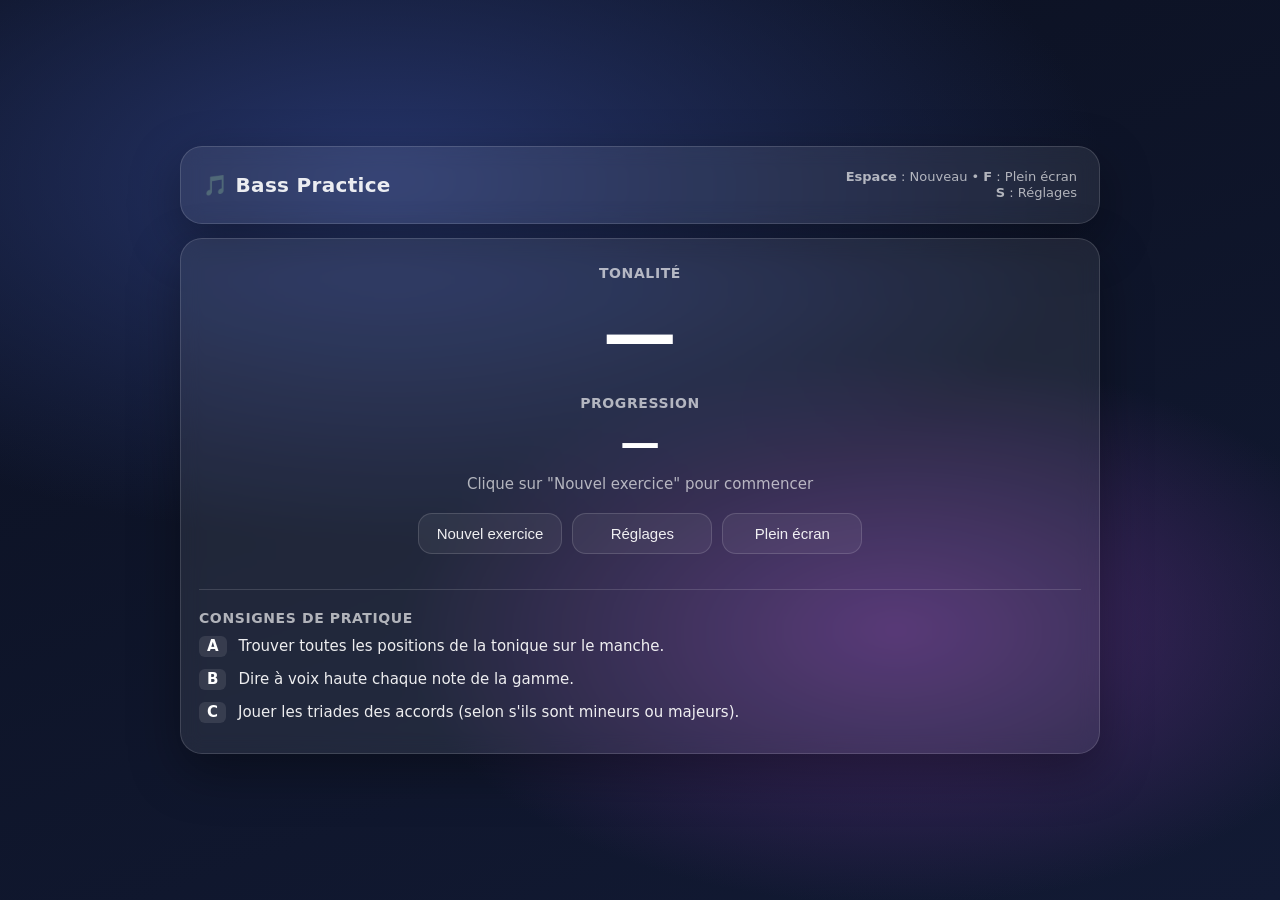
==== index.html @ da3e57ce "Update index.html" ====
<!doctype html>
<html lang="fr">
<head>
  <meta charset="utf-8" />
  <meta name="viewport" content="width=device-width,initial-scale=1" />
  <title>Basse Practice - Generator</title>
  <style>
    :root{
      --bg1:#0b1020;
      --bg2:#121a34;
      --card:rgba(255,255,255,.08);
      --border:rgba(255,255,255,.14);
      --text:rgba(255,255,255,.92);
      --muted:rgba(255,255,255,.65);
      --shadow:0 18px 50px rgba(0,0,0,.35);
      --radius:22px;
    }
    *{box-sizing:border-box}
    body{
      margin:0;
      font-family:system-ui,-apple-system,Segoe UI,Roboto,Arial,sans-serif;
      color:var(--text);
      min-height:100vh;
      background: radial-gradient(1200px 600px at 30% 20%, #26356b 0%, transparent 60%),
                  radial-gradient(900px 500px at 70% 70%, #4b2a6d 0%, transparent 55%),
                  linear-gradient(160deg, var(--bg1), var(--bg2));
      display:flex;
      justify-content:center;
      align-items:center;
      padding:18px;
    }
    .app{
      width:min(920px, 96vw);
      display:grid;
      gap:14px;
    }
    .card{
      background:var(--card);
      border:1px solid var(--border);
      box-shadow:var(--shadow);
      border-radius:var(--radius);
      padding:22px;
      backdrop-filter: blur(10px);
      -webkit-backdrop-filter: blur(10px);
    }
    .top{
      display:flex;
      align-items:center;
      justify-content:space-between;
      gap:12px;
      flex-wrap:wrap;
    }
    h1{
      margin:0;
      font-weight:800;
      letter-spacing:.3px;
      font-size:20px;
      color:rgba(255,255,255,.9);
    }
    .hint{
      color:var(--muted);
      font-size:13px;
      line-height:1.25;
      text-align:right;
    }
    .center{
      text-align:center;
      padding:26px 18px 18px;
    }
    .label{
      color:var(--muted);
      font-size:14px;
      letter-spacing:.6px;
      text-transform:uppercase;
      font-weight: 600;
    }
    .key{
      font-size: clamp(40px, 6vw, 74px);
      font-weight:900;
      margin:10px 0 6px;
      letter-spacing:.5px;
      color: #fff;
    }
    .prog{
      font-size: clamp(22px, 3.1vw, 40px);
      font-weight:800;
      margin:8px 0 6px;
      color: #fff;
    }
    .sub{
      color:var(--muted);
      margin-top:10px;
      font-size:15px;
    }
    .instructions {
      text-align: left;
      margin-top: 20px;
      border-top: 1px solid var(--border);
      padding-top: 20px;
    }
    .instructions-list {
      margin: 10px 0 0 0;
      padding-left: 0;
      list-style: none;
    }
    .instructions-list li {
      margin-bottom: 12px;
      font-size: 15px;
      line-height: 1.4;
      display: flex;
      gap: 12px;
    }
    .instructions-list b {
      color: #fff;
      background: rgba(255,255,255,0.1);
      padding: 0px 8px;
      border-radius: 6px;
      height: fit-content;
    }
    .buttons{
      display:flex;
      gap:10px;
      justify-content:center;
      flex-wrap:wrap;
      margin-top:20px;
      margin-bottom: 15px;
    }
    button{
      border:1px solid var(--border);
      background:rgba(255,255,255,.06);
      color:var(--text);
      border-radius:14px;
      padding:11px 18px;
      font-size:15px;
      cursor:pointer;
      transition: all .15s ease;
      min-width: 140px;
    }
    button:hover{ background:rgba(255,255,255,.12); border-color: rgba(255,255,255,.3); }
    button:active{ transform: scale(0.98); }
    .pillrow{
      display:flex;
      gap:8px;
      justify-content:center;
      flex-wrap:wrap;
    }
    .pill{
      border:1px solid var(--border);
      background:rgba(0,0,0,.18);
      padding:6px 12px;
      border-radius:999px;
      font-size:12px;
      color:rgba(255,255,255,.7);
    }
    .settingsHeader h2{
      margin:0; font-size:14px; text-transform:uppercase; color:rgba(255,255,255,.75);
    }
    .settings{ display:grid; gap:12px; margin-top:12px; }
    .grid{ display:grid; gap:10px; grid-template-columns: repeat(12, 1fr); }
    .field{
      grid-column: span 6;
      display:flex; gap:8px; align-items:center; justify-content:space-between;
      padding:10px 12px; border:1px solid var(--border);
      background:rgba(255,255,255,.05); border-radius:16px;
    }
    .field span{ color:rgba(255,255,255,.8); font-size:14px; }
    select, input[type="checkbox"]{ accent-color: white; }
    select{
      background:rgba(0,0,0,0.3); color:var(--text); border:1px solid var(--border);
      border-radius:10px; padding:6px; outline:none;
    }
    .fieldSmall{ grid-column: span 4; }
    .fieldWide{ grid-column: span 12; justify-content:flex-start; gap:10px; }
    .footer{ text-align:center; color:rgba(255,255,255,.4); font-size:12px; }
    .hidden{ display:none; }
    @media (max-width: 720px){
      .field{ grid-column: span 12; }
      .hint{ text-align:left; }
    }
  </style>
</head>
<body>
  <div class="app">
    <div class="card top">
      <h1>🎵 Bass Practice</h1>
      <div class="hint">
        <div><b>Espace</b> : Nouveau • <b>F</b> : Plein écran</div>
        <div><b>S</b> : Réglages</div>
      </div>
    </div>

    <div class="card center">
      <div class="label">Tonalité</div>
      <div class="key" id="key">—</div>
      
      <div class="label" style="margin-top:18px;">Progression</div>
      <div class="prog" id="prog">—</div>
      <div class="sub" id="sub">Clique sur "Nouvel exercice" pour commencer</div>

      <div class="buttons">
        <button id="next">Nouvel exercice</button>
        <button id="toggle">Réglages</button>
        <button id="fs">Plein écran</button>
      </div>

      <div class="pillrow" id="pills"></div>

      <div class="instructions">
        <div class="label">Consignes de pratique</div>
        <ul class="instructions-list">
          <li><b>A</b> <span>Trouver toutes les positions de la tonique sur le manche.</span></li>
          <li><b>B</b> <span>Dire à voix haute chaque note de la gamme.</span></li>
          <li><b>C</b> <span>Jouer les triades des accords (selon s'ils sont mineurs ou majeurs).</span></li>
        </ul>
      </div>
    </div>

    <div class="card hidden" id="settingsCard">
      <div class="settingsHeader">
        <h2>Réglages de l'exercice</h2>
      </div>
      <div class="settings">
        <div class="grid">
          <div class="field">
            <span>Qualité</span>
            <select id="quality">
              <option value="both">Majeur + mineur</option>
              <option value="major">Majeur seulement</option>
              <option value="minor">Mineur seulement</option>
            </select>
          </div>
          <div class="field">
            <span>Accidentels</span>
            <select id="acc">
              <option value="both">♭ + ♯</option>
              <option value="flats">♭ seulement</option>
              <option value="sharps">♯ seulement</option>
            </select>
          </div>
          <div class="field fieldSmall">
            <span>Style</span>
            <select id="style">
              <option value="mixed">Mix</option>
              <option value="pop">Pop</option>
              <option value="jazz">Jazz</option>
              <option value="minor">Mineur</option>
              <option value="classic">Classique</option>
            </select>
          </div>
          <div class="field fieldSmall">
            <span>Longueur</span>
            <select id="len">
              <option value="any">Auto</option>
              <option value="3">3 accords</option>
              <option value="4">4 accords</option>
            </select>
          </div>
          <div class="field fieldSmall">
            <span>Tags</span>
            <input id="tags" type
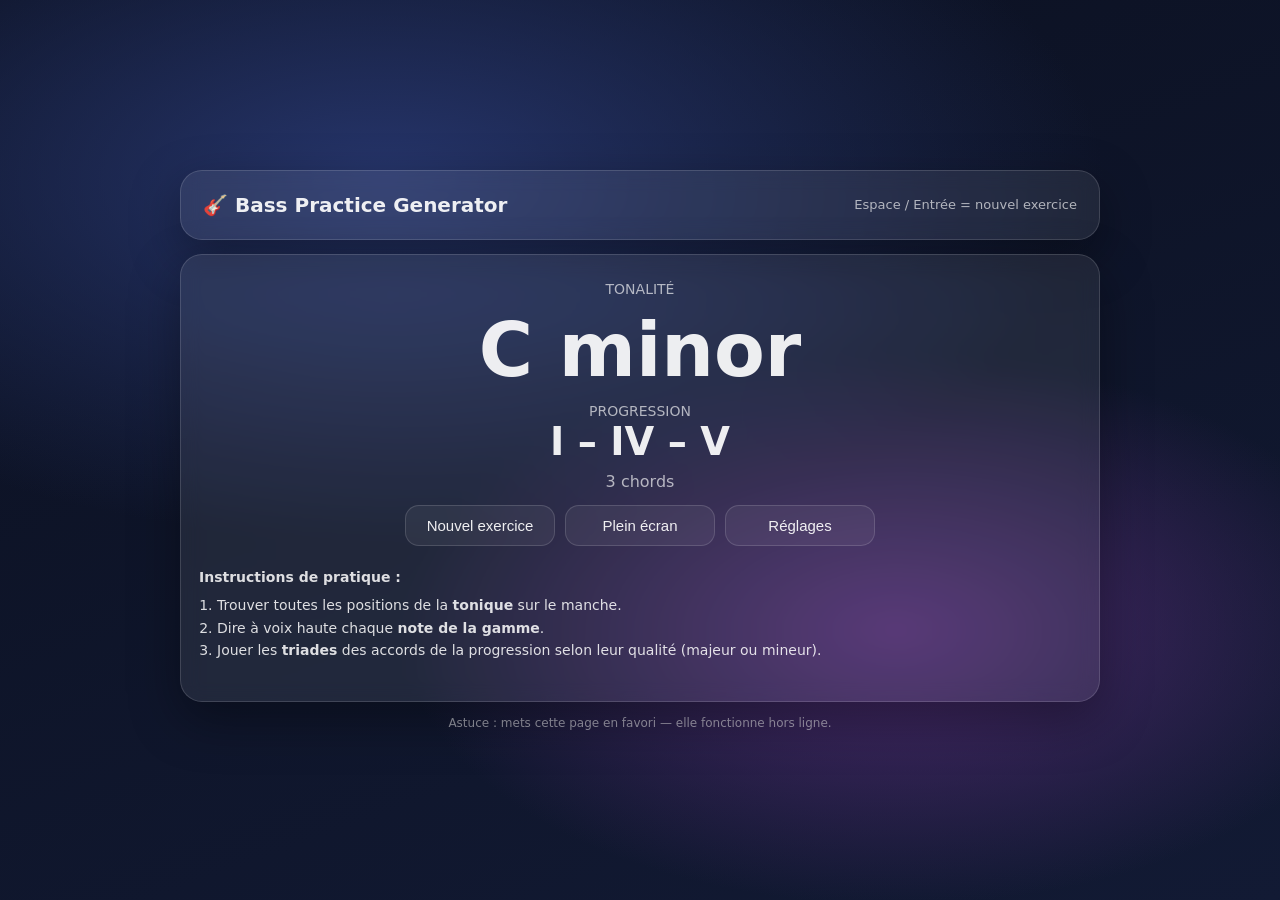
==== commit 0eae0943: "Update index.html Retour avec ChatGPT" ====
--- a/index.html
+++ b/index.html
@@ -1,260 +1,303 @@
 <!doctype html>
 <html lang="fr">
 <head>
-  <meta charset="utf-8" />
-  <meta name="viewport" content="width=device-width,initial-scale=1" />
-  <title>Basse Practice - Generator</title>
-  <style>
-    :root{
-      --bg1:#0b1020;
-      --bg2:#121a34;
-      --card:rgba(255,255,255,.08);
-      --border:rgba(255,255,255,.14);
-      --text:rgba(255,255,255,.92);
-      --muted:rgba(255,255,255,.65);
-      --shadow:0 18px 50px rgba(0,0,0,.35);
-      --radius:22px;
-    }
-    *{box-sizing:border-box}
-    body{
-      margin:0;
-      font-family:system-ui,-apple-system,Segoe UI,Roboto,Arial,sans-serif;
-      color:var(--text);
-      min-height:100vh;
-      background: radial-gradient(1200px 600px at 30% 20%, #26356b 0%, transparent 60%),
-                  radial-gradient(900px 500px at 70% 70%, #4b2a6d 0%, transparent 55%),
-                  linear-gradient(160deg, var(--bg1), var(--bg2));
-      display:flex;
-      justify-content:center;
-      align-items:center;
-      padding:18px;
-    }
-    .app{
-      width:min(920px, 96vw);
-      display:grid;
-      gap:14px;
-    }
-    .card{
-      background:var(--card);
-      border:1px solid var(--border);
-      box-shadow:var(--shadow);
-      border-radius:var(--radius);
-      padding:22px;
-      backdrop-filter: blur(10px);
-      -webkit-backdrop-filter: blur(10px);
-    }
-    .top{
-      display:flex;
-      align-items:center;
-      justify-content:space-between;
-      gap:12px;
-      flex-wrap:wrap;
-    }
-    h1{
-      margin:0;
-      font-weight:800;
-      letter-spacing:.3px;
-      font-size:20px;
-      color:rgba(255,255,255,.9);
-    }
-    .hint{
-      color:var(--muted);
-      font-size:13px;
-      line-height:1.25;
-      text-align:right;
-    }
-    .center{
-      text-align:center;
-      padding:26px 18px 18px;
-    }
-    .label{
-      color:var(--muted);
-      font-size:14px;
-      letter-spacing:.6px;
-      text-transform:uppercase;
-      font-weight: 600;
-    }
-    .key{
-      font-size: clamp(40px, 6vw, 74px);
-      font-weight:900;
-      margin:10px 0 6px;
-      letter-spacing:.5px;
-      color: #fff;
-    }
-    .prog{
-      font-size: clamp(22px, 3.1vw, 40px);
-      font-weight:800;
-      margin:8px 0 6px;
-      color: #fff;
-    }
-    .sub{
-      color:var(--muted);
-      margin-top:10px;
-      font-size:15px;
-    }
-    .instructions {
-      text-align: left;
-      margin-top: 20px;
-      border-top: 1px solid var(--border);
-      padding-top: 20px;
-    }
-    .instructions-list {
-      margin: 10px 0 0 0;
-      padding-left: 0;
-      list-style: none;
-    }
-    .instructions-list li {
-      margin-bottom: 12px;
-      font-size: 15px;
-      line-height: 1.4;
-      display: flex;
-      gap: 12px;
-    }
-    .instructions-list b {
-      color: #fff;
-      background: rgba(255,255,255,0.1);
-      padding: 0px 8px;
-      border-radius: 6px;
-      height: fit-content;
-    }
-    .buttons{
-      display:flex;
-      gap:10px;
-      justify-content:center;
-      flex-wrap:wrap;
-      margin-top:20px;
-      margin-bottom: 15px;
-    }
-    button{
-      border:1px solid var(--border);
-      background:rgba(255,255,255,.06);
-      color:var(--text);
-      border-radius:14px;
-      padding:11px 18px;
-      font-size:15px;
-      cursor:pointer;
-      transition: all .15s ease;
-      min-width: 140px;
-    }
-    button:hover{ background:rgba(255,255,255,.12); border-color: rgba(255,255,255,.3); }
-    button:active{ transform: scale(0.98); }
-    .pillrow{
-      display:flex;
-      gap:8px;
-      justify-content:center;
-      flex-wrap:wrap;
-    }
-    .pill{
-      border:1px solid var(--border);
-      background:rgba(0,0,0,.18);
-      padding:6px 12px;
-      border-radius:999px;
-      font-size:12px;
-      color:rgba(255,255,255,.7);
-    }
-    .settingsHeader h2{
-      margin:0; font-size:14px; text-transform:uppercase; color:rgba(255,255,255,.75);
-    }
-    .settings{ display:grid; gap:12px; margin-top:12px; }
-    .grid{ display:grid; gap:10px; grid-template-columns: repeat(12, 1fr); }
-    .field{
-      grid-column: span 6;
-      display:flex; gap:8px; align-items:center; justify-content:space-between;
-      padding:10px 12px; border:1px solid var(--border);
-      background:rgba(255,255,255,.05); border-radius:16px;
-    }
-    .field span{ color:rgba(255,255,255,.8); font-size:14px; }
-    select, input[type="checkbox"]{ accent-color: white; }
-    select{
-      background:rgba(0,0,0,0.3); color:var(--text); border:1px solid var(--border);
-      border-radius:10px; padding:6px; outline:none;
-    }
-    .fieldSmall{ grid-column: span 4; }
-    .fieldWide{ grid-column: span 12; justify-content:flex-start; gap:10px; }
-    .footer{ text-align:center; color:rgba(255,255,255,.4); font-size:12px; }
-    .hidden{ display:none; }
-    @media (max-width: 720px){
-      .field{ grid-column: span 12; }
-      .hint{ text-align:left; }
-    }
-  </style>
+<meta charset="utf-8"/>
+<meta name="viewport" content="width=device-width,initial-scale=1"/>
+<title>Bass Practice Generator</title>
+
+<style>
+:root{
+--bg1:#0b1020;
+--bg2:#121a34;
+--card:rgba(255,255,255,.08);
+--border:rgba(255,255,255,.14);
+--text:rgba(255,255,255,.92);
+--muted:rgba(255,255,255,.65);
+--shadow:0 18px 50px rgba(0,0,0,.35);
+--radius:22px;
+}
+
+*{box-sizing:border-box}
+
+body{
+margin:0;
+font-family:system-ui,-apple-system,Segoe UI,Roboto,Arial,sans-serif;
+color:var(--text);
+min-height:100vh;
+background: radial-gradient(1200px 600px at 30% 20%, #26356b 0%, transparent 60%),
+radial-gradient(900px 500px at 70% 70%, #4b2a6d 0%, transparent 55%),
+linear-gradient(160deg, var(--bg1), var(--bg2));
+display:flex;
+justify-content:center;
+align-items:center;
+padding:18px;
+}
+
+.app{
+width:min(920px,96vw);
+display:grid;
+gap:14px;
+}
+
+.card{
+background:var(--card);
+border:1px solid var(--border);
+box-shadow:var(--shadow);
+border-radius:var(--radius);
+padding:22px;
+backdrop-filter:blur(10px);
+}
+
+.top{
+display:flex;
+align-items:center;
+justify-content:space-between;
+flex-wrap:wrap;
+}
+
+h1{
+margin:0;
+font-weight:800;
+font-size:20px;
+}
+
+.center{
+text-align:center;
+padding:26px 18px;
+}
+
+.label{
+color:var(--muted);
+font-size:14px;
+text-transform:uppercase;
+}
+
+.key{
+font-size:clamp(40px,6vw,74px);
+font-weight:900;
+margin:10px 0;
+}
+
+.prog{
+font-size:clamp(22px,3vw,40px);
+font-weight:800;
+}
+
+.sub{
+color:var(--muted);
+margin-top:8px;
+}
+
+.buttons{
+display:flex;
+gap:10px;
+justify-content:center;
+flex-wrap:wrap;
+margin-top:14px;
+}
+
+button{
+border:1px solid var(--border);
+background:rgba(255,255,255,.06);
+color:var(--text);
+border-radius:14px;
+padding:11px 14px;
+font-size:15px;
+cursor:pointer;
+min-width:150px;
+}
+
+button:hover{background:rgba(255,255,255,.10);}
+
+.instructions{
+margin-top:20px;
+text-align:left;
+font-size:14px;
+line-height:1.6;
+color:rgba(255,255,255,.85);
+}
+
+.instructions ol{
+margin-top:6px;
+padding-left:18px;
+}
+
+.settings{
+margin-top:14px;
+}
+
+.footer{
+text-align:center;
+color:rgba(255,255,255,.55);
+font-size:12px;
+}
+
+.hidden{
+display:none;
+}
+</style>
 </head>
+
 <body>
-  <div class="app">
-    <div class="card top">
-      <h1>🎵 Bass Practice</h1>
-      <div class="hint">
-        <div><b>Espace</b> : Nouveau • <b>F</b> : Plein écran</div>
-        <div><b>S</b> : Réglages</div>
-      </div>
-    </div>
-
-    <div class="card center">
-      <div class="label">Tonalité</div>
-      <div class="key" id="key">—</div>
-      
-      <div class="label" style="margin-top:18px;">Progression</div>
-      <div class="prog" id="prog">—</div>
-      <div class="sub" id="sub">Clique sur "Nouvel exercice" pour commencer</div>
-
-      <div class="buttons">
-        <button id="next">Nouvel exercice</button>
-        <button id="toggle">Réglages</button>
-        <button id="fs">Plein écran</button>
-      </div>
-
-      <div class="pillrow" id="pills"></div>
-
-      <div class="instructions">
-        <div class="label">Consignes de pratique</div>
-        <ul class="instructions-list">
-          <li><b>A</b> <span>Trouver toutes les positions de la tonique sur le manche.</span></li>
-          <li><b>B</b> <span>Dire à voix haute chaque note de la gamme.</span></li>
-          <li><b>C</b> <span>Jouer les triades des accords (selon s'ils sont mineurs ou majeurs).</span></li>
-        </ul>
-      </div>
-    </div>
-
-    <div class="card hidden" id="settingsCard">
-      <div class="settingsHeader">
-        <h2>Réglages de l'exercice</h2>
-      </div>
-      <div class="settings">
-        <div class="grid">
-          <div class="field">
-            <span>Qualité</span>
-            <select id="quality">
-              <option value="both">Majeur + mineur</option>
-              <option value="major">Majeur seulement</option>
-              <option value="minor">Mineur seulement</option>
-            </select>
-          </div>
-          <div class="field">
-            <span>Accidentels</span>
-            <select id="acc">
-              <option value="both">♭ + ♯</option>
-              <option value="flats">♭ seulement</option>
-              <option value="sharps">♯ seulement</option>
-            </select>
-          </div>
-          <div class="field fieldSmall">
-            <span>Style</span>
-            <select id="style">
-              <option value="mixed">Mix</option>
-              <option value="pop">Pop</option>
-              <option value="jazz">Jazz</option>
-              <option value="minor">Mineur</option>
-              <option value="classic">Classique</option>
-            </select>
-          </div>
-          <div class="field fieldSmall">
-            <span>Longueur</span>
-            <select id="len">
-              <option value="any">Auto</option>
-              <option value="3">3 accords</option>
-              <option value="4">4 accords</option>
-            </select>
-          </div>
-          <div class="field fieldSmall">
-            <span>Tags</span>
-            <input id="tags" type
+
+<div class="app">
+
+<div class="card top">
+<h1>🎸 Bass Practice Generator</h1>
+<div style="font-size:13px;color:var(--muted)">
+Espace / Entrée = nouvel exercice
+</div>
+</div>
+
+<div class="card center">
+
+<div class="label">Tonalité</div>
+<div class="key" id="key">—</div>
+
+<div class="label">Progression</div>
+<div class="prog" id="prog">—</div>
+
+<div class="sub" id="sub">Appuie sur “Nouvel exercice”</div>
+
+<div class="buttons">
+<button id="next">Nouvel exercice</button>
+<button id="fs">Plein écran</button>
+<button id="toggle">Réglages</button>
+</div>
+
+<div class="instructions">
+
+<b>Instructions de pratique :</b>
+
+<ol>
+<li>Trouver toutes les positions de la <b>tonique</b> sur le manche.</li>
+<li>Dire à voix haute chaque <b>note de la gamme</b>.</li>
+<li>Jouer les <b>triades</b> des accords de la progression selon leur qualité (majeur ou mineur).</li>
+</ol>
+
+</div>
+
+</div>
+
+<div class="card hidden" id="settingsCard">
+
+<b>Réglages</b>
+
+<div class="settings">
+
+<label>
+Qualité
+<select id="quality">
+<option value="both">Majeur + mineur</option>
+<option value="major">Majeur seulement</option>
+<option value="minor">Mineur seulement</option>
+</select>
+</label>
+
+<br><br>
+
+<label>
+Accidentels
+<select id="acc">
+<option value="both">♭ + ♯</option>
+<option value="flats">♭ seulement</option>
+<option value="sharps">♯ seulement</option>
+</select>
+</label>
+
+</div>
+
+</div>
+
+<div class="footer">
+Astuce : mets cette page en favori — elle fonctionne hors ligne.
+</div>
+
+</div>
+
+<script>
+
+const KEYS_FLATS=["C","Db","D","Eb","E","F","Gb","G","Ab","A","Bb","B"];
+const KEYS_SHARPS=["C","C#","D","D#","E","F","F#","G","G#","A","A#","B"];
+
+const PROG=[
+{ name:"Pop", rn:["I","V","vi","IV"] },
+{ name:"Pop 2", rn:["I","vi","IV","V"] },
+{ name:"3 chords", rn:["I","IV","V"] },
+{ name:"Turnaround", rn:["ii","V","I"] },
+{ name:"Minor", rn:["i","VI","III","VII"] }
+];
+
+const pick=a=>a[Math.floor(Math.random()*a.length)];
+
+function pretty(k){
+return k.replace("b","♭").replace("#","♯");
+}
+
+function getKeyPool(){
+
+const acc=document.getElementById("acc").value;
+
+if(acc==="flats") return KEYS_FLATS;
+if(acc==="sharps") return KEYS_SHARPS;
+
+return [...new Set([...KEYS_FLATS,...KEYS_SHARPS])];
+}
+
+function getQuality(){
+
+const q=document.getElementById("quality").value;
+
+if(q==="major") return "major";
+if(q==="minor") return "minor";
+
+return pick(["major","minor"]);
+}
+
+function generate(){
+
+const key=pick(getKeyPool());
+const quality=getQuality();
+const prog=pick(PROG);
+
+document.getElementById("key").textContent=`${pretty(key)} ${quality}`;
+document.getElementById("prog").textContent=prog.rn.join(" – ");
+document.getElementById("sub").textContent=prog.name;
+
+}
+
+function toggleSettings(){
+
+document.getElementById("settingsCard").classList.toggle("hidden");
+
+}
+
+async function toggleFullscreen(){
+
+if(!document.fullscreenElement){
+await document.documentElement.requestFullscreen();
+}else{
+await document.exitFullscreen();
+}
+
+}
+
+document.getElementById("next").onclick=generate;
+document.getElementById("toggle").onclick=toggleSettings;
+document.getElementById("fs").onclick=toggleFullscreen;
+
+window.addEventListener("keydown",(e)=>{
+
+if(e.key===" "||e.key==="Enter"){
+e.preventDefault();
+generate();
+}
+
+});
+
+generate();
+
+</script>
+
+</body>
+</html>
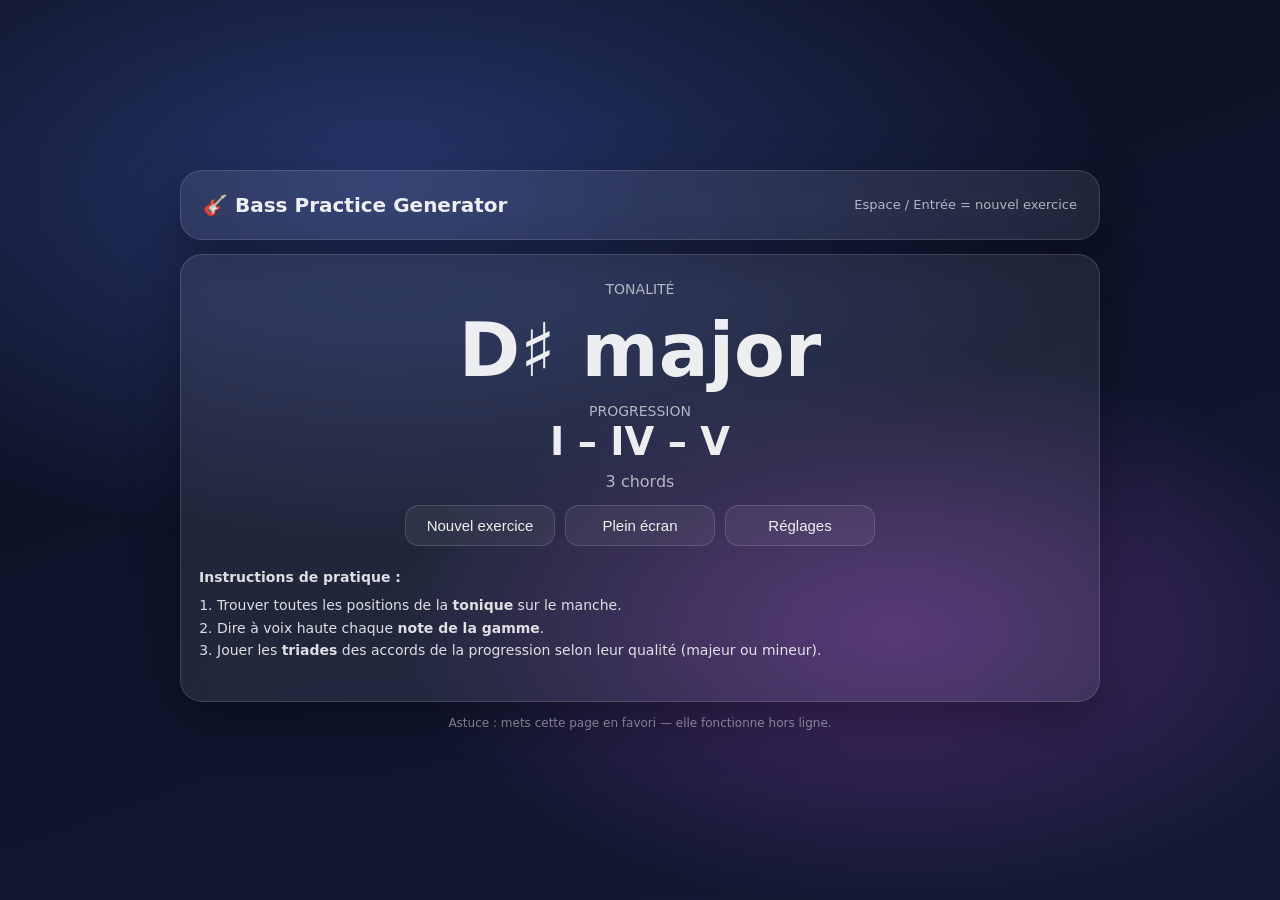
==== commit 7b07ad50: "Update index.html" ====
--- a/index.html
+++ b/index.html
@@ -204,7 +204,15 @@
 <option value="sharps">♯ seulement</option>
 </select>
 </label>
-
+  
+<label>
+<br><br>
+Notes faciles
+<select id="easy">
+<option value="off">Toutes les tonalités</option>
+<option value="on">Enlever les notes reloues</option>
+</select>
+</label>
 </div>
 
 </div>
@@ -301,3 +309,4 @@
 
 </body>
 </html>
+
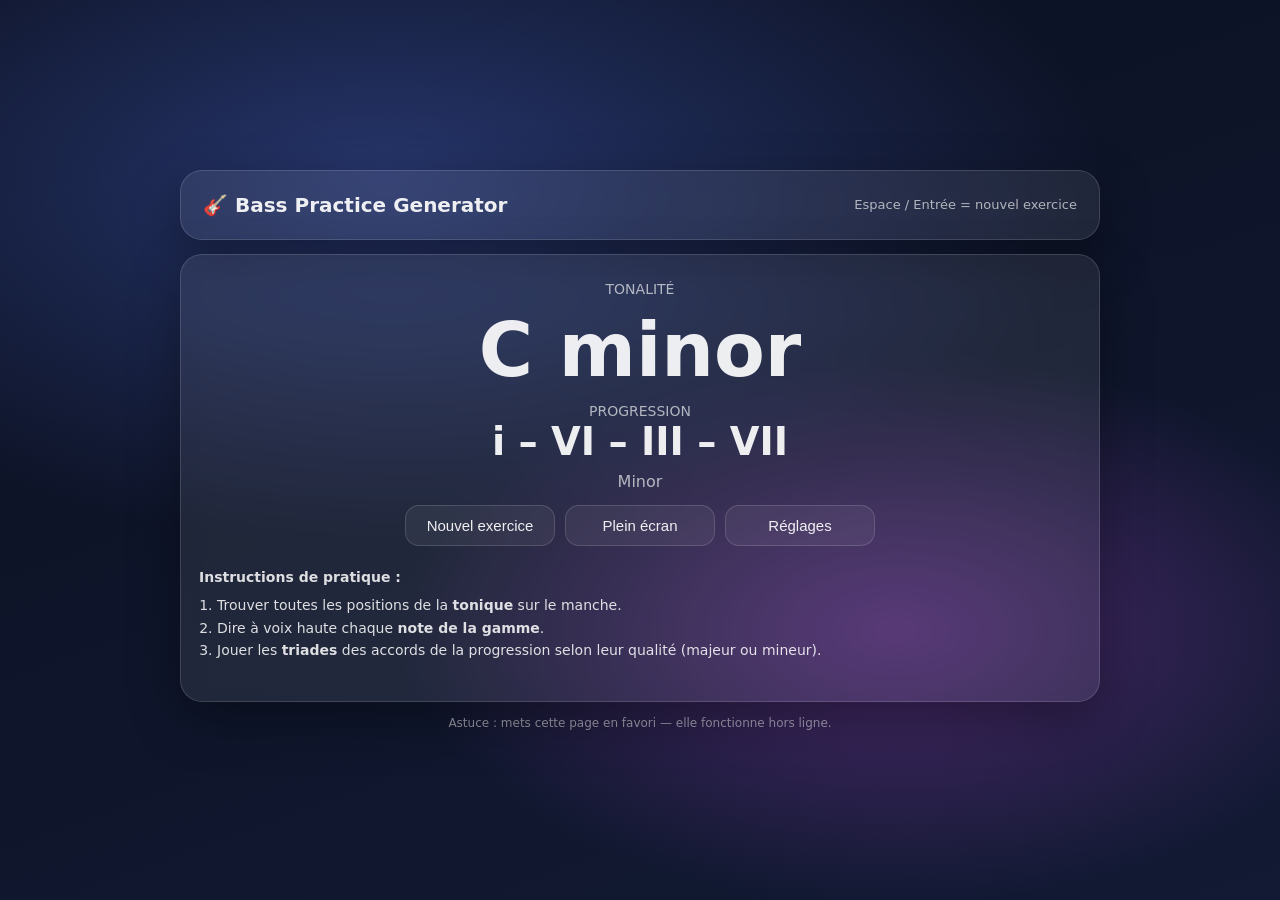
==== commit 9fd8a6bf: "Update index.html" ====
--- a/index.html
+++ b/index.html
@@ -227,6 +227,7 @@
 
 const KEYS_FLATS=["C","Db","D","Eb","E","F","Gb","G","Ab","A","Bb","B"];
 const KEYS_SHARPS=["C","C#","D","D#","E","F","F#","G","G#","A","A#","B"];
+const EASY_KEYS = ["C","D","E","F","G","A","B","Bb","Eb","Ab"];
 
 const PROG=[
 { name:"Pop", rn:["I","V","vi","IV"] },
@@ -245,11 +246,19 @@
 function getKeyPool(){
 
 const acc=document.getElementById("acc").value;
-
-if(acc==="flats") return KEYS_FLATS;
-if(acc==="sharps") return KEYS_SHARPS;
-
-return [...new Set([...KEYS_FLATS,...KEYS_SHARPS])];
+const easy=document.getElementById("easy").value;
+
+let pool;
+
+if(acc==="flats") pool = KEYS_FLATS;
+else if(acc==="sharps") pool = KEYS_SHARPS;
+else pool = [...new Set([...KEYS_FLATS,...KEYS_SHARPS])];
+
+if(easy==="on"){
+pool = pool.filter(k => EASY_KEYS.includes(k));
+}
+
+return pool;
 }
 
 function getQuality(){
@@ -310,3 +319,4 @@
 </body>
 </html>
 
+
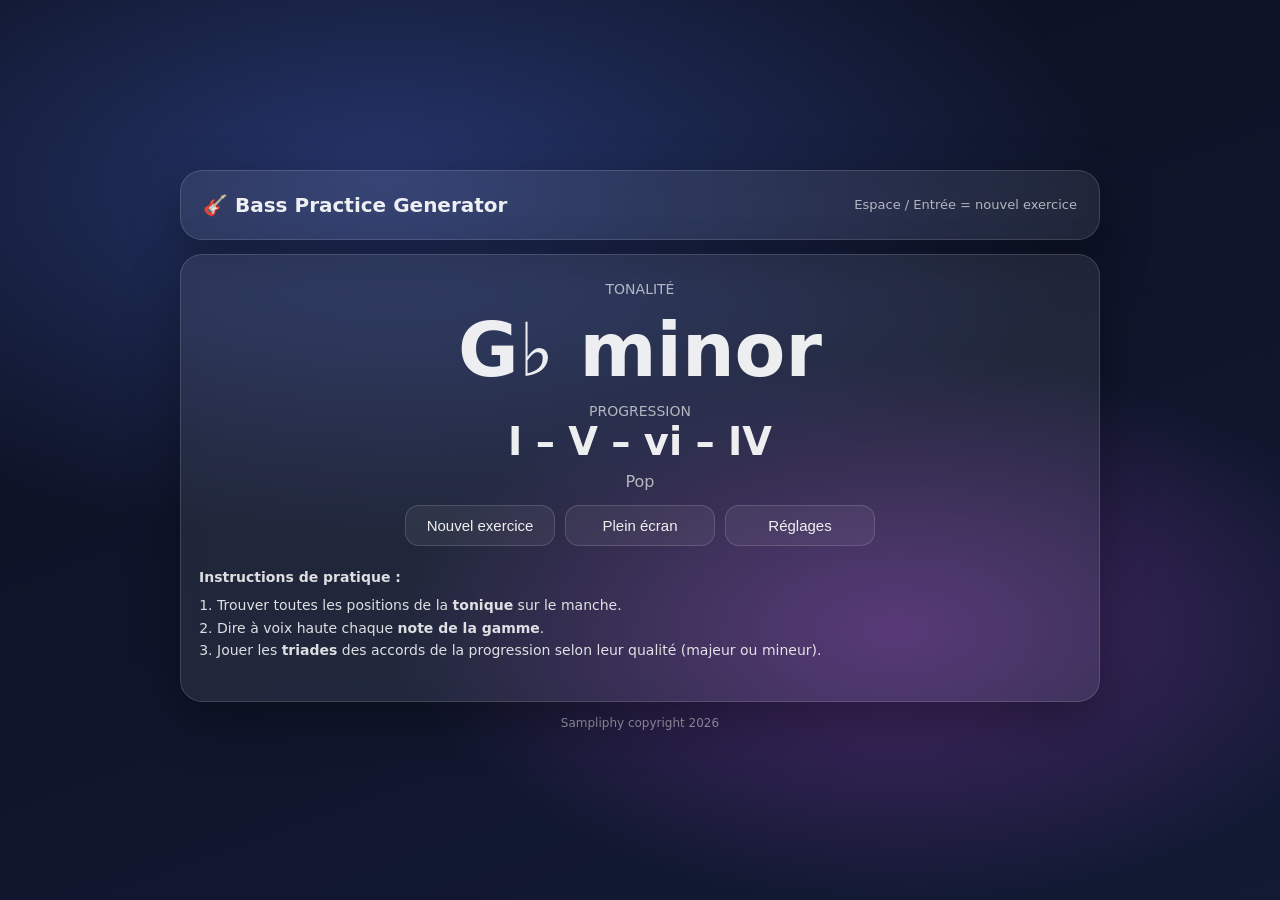
==== commit d553784a: "Update index.html" ====
--- a/index.html
+++ b/index.html
@@ -218,7 +218,7 @@
 </div>
 
 <div class="footer">
-Astuce : mets cette page en favori — elle fonctionne hors ligne.
+Sampliphy copyright 2026
 </div>
 
 </div>
@@ -320,3 +320,4 @@
 </html>
 
 
+
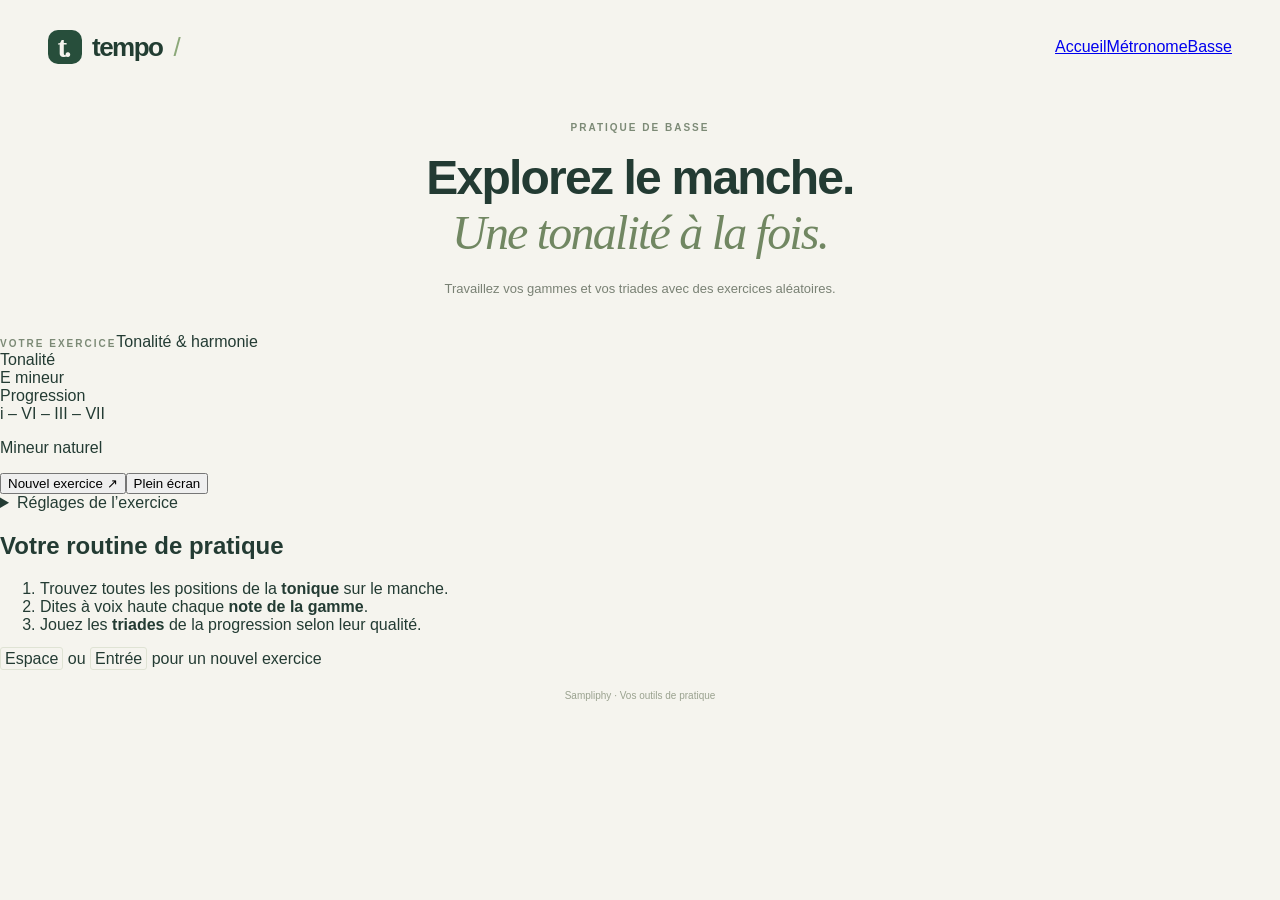
==== commit f275ff84: "Add files via upload" ====
--- a/index.html
+++ b/index.html
@@ -1,323 +1,8 @@
-<!doctype html>
-<html lang="fr">
-<head>
-<meta charset="utf-8"/>
-<meta name="viewport" content="width=device-width,initial-scale=1"/>
-<title>Bass Practice Generator</title>
+<!doctype html>
+<html lang="fr"><head><meta charset="utf-8"><meta name="viewport" content="width=device-width, initial-scale=1"><title>Tempo — Pratique de basse</title><link rel="stylesheet" href="../style.css"><script src="../tool-frame.js" defer></script><script src="app.js" defer></script></head>
+<body><header class="header"><a class="brand" href="../index.html"><span class="brand-mark">t.</span>tempo<span class="brand-dot">/</span></a><nav class="tool-nav" aria-label="Outils de pratique"><a href="../index.html">Accueil</a><a href="../metronome/index.html">Métronome</a><a href="./index.html" aria-current="page">Basse</a></nav></header>
+<main class="workspace"><section class="intro"><p class="eyebrow">PRATIQUE DE BASSE</p><h1>Explorez le manche.<br><em>Une tonalité à la fois.</em></h1><p>Travaillez vos gammes et vos triades avec des exercices aléatoires.</p></section>
+<section class="practice-card" aria-label="Générateur d’exercices"><div class="practice-top"><span class="eyebrow">VOTRE EXERCICE</span><span class="badge">Tonalité & harmonie</span></div><div class="exercise" aria-live="polite" aria-atomic="true"><span class="exercise-label">Tonalité</span><div id="key" class="exercise-key">—</div><span class="exercise-label">Progression</span><div id="prog" class="exercise-progression">—</div><p id="sub" class="exercise-description"></p></div><div class="exercise-actions"><button class="primary-button" id="next">Nouvel exercice <span aria-hidden="true">↗</span></button><button class="secondary-button" id="fs">Plein écran</button></div><p id="fullscreen-message" role="status" hidden></p>
+<details class="practice-settings"><summary>Réglages de l’exercice</summary><div class="bass-settings"><label>Mode<select id="quality"><option value="both">Majeur + mineur</option><option value="major">Majeur seulement</option><option value="minor">Mineur seulement</option></select></label><label>Notation des altérations<select id="acc"><option value="both">Bémols + dièses</option><option value="flats">Bémols seulement</option><option value="sharps">Dièses seulement</option></select></label><label>Tonalités<select id="easy"><option value="off">Toutes les tonalités</option><option value="on">Tonalités faciles</option></select></label></div></details>
+<section class="instructions"><h2>Votre routine de pratique</h2><ol><li>Trouvez toutes les positions de la <strong>tonique</strong> sur le manche.</li><li>Dites à voix haute chaque <strong>note de la gamme</strong>.</li><li>Jouez les <strong>triades</strong> de la progression selon leur qualité.</li></ol></section><p class="shortcut"><kbd>Espace</kbd> ou <kbd>Entrée</kbd> pour un nouvel exercice</p></section><footer class="footer">Sampliphy · Vos outils de pratique</footer></main></body></html>
 
-<style>
-:root{
---bg1:#0b1020;
---bg2:#121a34;
---card:rgba(255,255,255,.08);
---border:rgba(255,255,255,.14);
---text:rgba(255,255,255,.92);
---muted:rgba(255,255,255,.65);
---shadow:0 18px 50px rgba(0,0,0,.35);
---radius:22px;
-}
-
-*{box-sizing:border-box}
-
-body{
-margin:0;
-font-family:system-ui,-apple-system,Segoe UI,Roboto,Arial,sans-serif;
-color:var(--text);
-min-height:100vh;
-background: radial-gradient(1200px 600px at 30% 20%, #26356b 0%, transparent 60%),
-radial-gradient(900px 500px at 70% 70%, #4b2a6d 0%, transparent 55%),
-linear-gradient(160deg, var(--bg1), var(--bg2));
-display:flex;
-justify-content:center;
-align-items:center;
-padding:18px;
-}
-
-.app{
-width:min(920px,96vw);
-display:grid;
-gap:14px;
-}
-
-.card{
-background:var(--card);
-border:1px solid var(--border);
-box-shadow:var(--shadow);
-border-radius:var(--radius);
-padding:22px;
-backdrop-filter:blur(10px);
-}
-
-.top{
-display:flex;
-align-items:center;
-justify-content:space-between;
-flex-wrap:wrap;
-}
-
-h1{
-margin:0;
-font-weight:800;
-font-size:20px;
-}
-
-.center{
-text-align:center;
-padding:26px 18px;
-}
-
-.label{
-color:var(--muted);
-font-size:14px;
-text-transform:uppercase;
-}
-
-.key{
-font-size:clamp(40px,6vw,74px);
-font-weight:900;
-margin:10px 0;
-}
-
-.prog{
-font-size:clamp(22px,3vw,40px);
-font-weight:800;
-}
-
-.sub{
-color:var(--muted);
-margin-top:8px;
-}
-
-.buttons{
-display:flex;
-gap:10px;
-justify-content:center;
-flex-wrap:wrap;
-margin-top:14px;
-}
-
-button{
-border:1px solid var(--border);
-background:rgba(255,255,255,.06);
-color:var(--text);
-border-radius:14px;
-padding:11px 14px;
-font-size:15px;
-cursor:pointer;
-min-width:150px;
-}
-
-button:hover{background:rgba(255,255,255,.10);}
-
-.instructions{
-margin-top:20px;
-text-align:left;
-font-size:14px;
-line-height:1.6;
-color:rgba(255,255,255,.85);
-}
-
-.instructions ol{
-margin-top:6px;
-padding-left:18px;
-}
-
-.settings{
-margin-top:14px;
-}
-
-.footer{
-text-align:center;
-color:rgba(255,255,255,.55);
-font-size:12px;
-}
-
-.hidden{
-display:none;
-}
-</style>
-</head>
-
-<body>
-
-<div class="app">
-
-<div class="card top">
-<h1>🎸 Bass Practice Generator</h1>
-<div style="font-size:13px;color:var(--muted)">
-Espace / Entrée = nouvel exercice
-</div>
-</div>
-
-<div class="card center">
-
-<div class="label">Tonalité</div>
-<div class="key" id="key">—</div>
-
-<div class="label">Progression</div>
-<div class="prog" id="prog">—</div>
-
-<div class="sub" id="sub">Appuie sur “Nouvel exercice”</div>
-
-<div class="buttons">
-<button id="next">Nouvel exercice</button>
-<button id="fs">Plein écran</button>
-<button id="toggle">Réglages</button>
-</div>
-
-<div class="instructions">
-
-<b>Instructions de pratique :</b>
-
-<ol>
-<li>Trouver toutes les positions de la <b>tonique</b> sur le manche.</li>
-<li>Dire à voix haute chaque <b>note de la gamme</b>.</li>
-<li>Jouer les <b>triades</b> des accords de la progression selon leur qualité (majeur ou mineur).</li>
-</ol>
-
-</div>
-
-</div>
-
-<div class="card hidden" id="settingsCard">
-
-<b>Réglages</b>
-
-<div class="settings">
-
-<label>
-Qualité
-<select id="quality">
-<option value="both">Majeur + mineur</option>
-<option value="major">Majeur seulement</option>
-<option value="minor">Mineur seulement</option>
-</select>
-</label>
-
-<br><br>
-
-<label>
-Accidentels
-<select id="acc">
-<option value="both">♭ + ♯</option>
-<option value="flats">♭ seulement</option>
-<option value="sharps">♯ seulement</option>
-</select>
-</label>
-  
-<label>
-<br><br>
-Notes faciles
-<select id="easy">
-<option value="off">Toutes les tonalités</option>
-<option value="on">Enlever les notes reloues</option>
-</select>
-</label>
-</div>
-
-</div>
-
-<div class="footer">
-Sampliphy copyright 2026
-</div>
-
-</div>
-
-<script>
-
-const KEYS_FLATS=["C","Db","D","Eb","E","F","Gb","G","Ab","A","Bb","B"];
-const KEYS_SHARPS=["C","C#","D","D#","E","F","F#","G","G#","A","A#","B"];
-const EASY_KEYS = ["C","D","E","F","G","A","B","Bb","Eb","Ab"];
-
-const PROG=[
-{ name:"Pop", rn:["I","V","vi","IV"] },
-{ name:"Pop 2", rn:["I","vi","IV","V"] },
-{ name:"3 chords", rn:["I","IV","V"] },
-{ name:"Turnaround", rn:["ii","V","I"] },
-{ name:"Minor", rn:["i","VI","III","VII"] }
-];
-
-const pick=a=>a[Math.floor(Math.random()*a.length)];
-
-function pretty(k){
-return k.replace("b","♭").replace("#","♯");
-}
-
-function getKeyPool(){
-
-const acc=document.getElementById("acc").value;
-const easy=document.getElementById("easy").value;
-
-let pool;
-
-if(acc==="flats") pool = KEYS_FLATS;
-else if(acc==="sharps") pool = KEYS_SHARPS;
-else pool = [...new Set([...KEYS_FLATS,...KEYS_SHARPS])];
-
-if(easy==="on"){
-pool = pool.filter(k => EASY_KEYS.includes(k));
-}
-
-return pool;
-}
-
-function getQuality(){
-
-const q=document.getElementById("quality").value;
-
-if(q==="major") return "major";
-if(q==="minor") return "minor";
-
-return pick(["major","minor"]);
-}
-
-function generate(){
-
-const key=pick(getKeyPool());
-const quality=getQuality();
-const prog=pick(PROG);
-
-document.getElementById("key").textContent=`${pretty(key)} ${quality}`;
-document.getElementById("prog").textContent=prog.rn.join(" – ");
-document.getElementById("sub").textContent=prog.name;
-
-}
-
-function toggleSettings(){
-
-document.getElementById("settingsCard").classList.toggle("hidden");
-
-}
-
-async function toggleFullscreen(){
-
-if(!document.fullscreenElement){
-await document.documentElement.requestFullscreen();
-}else{
-await document.exitFullscreen();
-}
-
-}
-
-document.getElementById("next").onclick=generate;
-document.getElementById("toggle").onclick=toggleSettings;
-document.getElementById("fs").onclick=toggleFullscreen;
-
-window.addEventListener("keydown",(e)=>{
-
-if(e.key===" "||e.key==="Enter"){
-e.preventDefault();
-generate();
-}
-
-});
-
-generate();
-
-</script>
-
-</body>
-</html>
-
-
-
--- a/style.css
+++ b/style.css
@@ -0,0 +1 @@
+:root{font-family:Inter,ui-sans-serif,-apple-system,BlinkMacSystemFont,"Segoe UI",sans-serif;color:#233b33;background:#f5f4ee;font-synthesis:none}*{box-sizing:border-box}body{margin:0}.header{max-width:1280px;margin:auto;padding:30px 48px;display:flex;align-items:center;justify-content:space-between}.brand{display:flex;align-items:center;gap:10px;color:#223d32;text-decoration:none;font-size:26px;letter-spacing:-1.5px;font-weight:750}.brand-mark{background:#274e3b;color:#f5f4ee;width:34px;height:34px;border-radius:10px;display:grid;place-items:center;font-family:Georgia,serif;font-size:29px;letter-spacing:-3px;padding-right:4px}.brand-dot{color:#8ca879;margin-left:1px;font-weight:400}.header-note{font-size:12px;color:#7b8277}.intro{text-align:center;margin:28px 20px 32px}.eyebrow{font-size:10px;letter-spacing:2px;font-weight:700;color:#7c8a76}.intro h1{font-size:clamp(34px,4vw,48px);line-height:1.15;letter-spacing:-1.8px;font-weight:550;margin:17px 0}.intro em{font-family:Georgia,serif;font-weight:400;color:#718762}.intro>p:last-child{font-size:13px;line-height:1.8;color:#798174}.instrument{max-width:650px;margin:0 auto;background:#fffefa;border:1px solid #e3e5da;border-radius:20px;padding:26px 34px 22px;box-shadow:0 10px 30px #273c2810}.instrument-top{display:flex;align-items:center;justify-content:space-between}.status{font-size:10px;background:#f0f3e9;padding:6px 10px;border-radius:20px;color:#6e805d}.status::before{content:"";display:inline-block;width:5px;height:5px;border-radius:50%;background:#8b9f75;margin-right:6px}.tempo-control{display:flex;align-items:center;justify-content:center;gap:48px;margin:22px 0 15px}.step{border:1px solid #e3e6db;width:37px;height:37px;border-radius:50%;background:transparent;color:#7d8975;font-size:23px;cursor:pointer}.step:hover{background:#eef2e6}.tempo-number{text-align:center;width:160px}.tempo-number input{width:100%;font-family:inherit;font-size:84px;font-weight:450;line-height:1.15;letter-spacing:-5px;text-align:center;border:0;background:transparent;color:#274b37;padding:0;-moz-appearance:textfield}.tempo-number input::-webkit-inner-spin-button{appearance:none}.tempo-number>span{display:block;font-size:9px;letter-spacing:2px;color:#8c9583;margin-top:3px}.tempo-range{display:block;width:100%;accent-color:#34583f;height:4px;cursor:pointer;margin-top:25px}.range-labels{display:flex;justify-content:space-between;font-size:9px;color:#a0a596;margin-top:8px}.beats{display:flex;justify-content:center;gap:14px;height:25px;margin-top:24px}.beat{height:13px;width:13px;border:1px solid #cdd6c3;border-radius:50%;transition:background 50ms,transform 50ms}.beat.first{border-color:#738c60}.beat.active{background:#7e9867;transform:scale(1.2);border-color:#7e9867}.beat-caption{color:#92998b;font-size:10px;text-align:center;line-height:1.6;margin:2px 0 24px;min-height:16px}.settings{border-top:1px solid #eaecdf;padding-top:22px;display:grid;grid-template-columns:1fr 1fr 1.3fr;gap:18px}.field-label{display:block;font-size:10px;color:#717d68;margin-bottom:9px}.segmented{display:flex;background:#f0f1e9;padding:3px;border-radius:7px;height:38px}.segmented button{width:50%;border:0;color:#89927f;background:transparent;border-radius:5px;font-size:12px;cursor:pointer}.segmented button.selected{color:#35503b;background:#fffefa;box-shadow:0 1px 4px #263a2312}.input-shell,select{border:1px solid #e1e5d8;border-radius:7px;background:#fffefa;height:38px;color:#39513b}.input-shell{display:flex;align-items:center;padding:0 10px;gap:5px}.input-shell input{min-width:0;width:100%;border:0;background:transparent;color:inherit;font-size:13px}.input-shell span{font-size:10px;color:#9ba28e}select{width:100%;font:inherit;font-size:12px;padding:0 9px}.pattern-note{display:flex;align-items:center;gap:8px;margin:12px 0 21px;color:#89977b;font-size:10px}.pattern-note p{margin:0;line-height:1.5}.pattern-note>span{font-size:17px}.options{display:flex;flex-wrap:wrap;justify-content:space-between;gap:14px;margin-bottom:23px}.toggle{display:flex;align-items:center;gap:8px;font-size:10px;color:#75816b;cursor:pointer}.toggle input{position:absolute;opacity:0;width:1px;height:1px}.switch{width:25px;height:14px;background:#dce1d4;border-radius:20px;position:relative}.switch:before{content:"";position:absolute;width:10px;height:10px;left:2px;top:2px;background:#fff;border-radius:50%;transition:transform .15s}.toggle input:checked+.switch{background:#7e9666}.toggle input:checked+.switch:before{transform:translateX(11px)}.toggle input:focus-visible+.switch{outline:2px solid #34583f;outline-offset:3px}.play{width:100%;background:#294c37;color:#fbfff4;border:0;border-radius:9px;padding:15px;font-family:inherit;font-size:12px;cursor:pointer;display:flex;align-items:center;justify-content:center;gap:10px}.play:hover{background:#365e43}.play:disabled{opacity:.6;cursor:wait}.session-footer{display:flex;justify-content:space-between;gap:8px;color:#98a08f;font-size:9px;margin-top:14px;line-height:1.5}kbd{font:inherit;border:1px solid #dfe3d4;padding:2px 4px;border-radius:3px}.footer{display:flex;justify-content:center;align-items:center;gap:8px;margin:22px 16px;color:#9aa28f;font-size:10px}.little-star{color:#8fa17b;font-size:21px}button,input,select{-webkit-tap-highlight-color:transparent}button:focus-visible,input:focus-visible,select:focus-visible{outline:2px solid #6c8859;outline-offset:4px}#error{font-size:12px;color:#a74332;text-align:center}.sr-only{position:absolute;width:1px;height:1px;padding:0;margin:-1px;overflow:hidden;clip:rect(0,0,0,0);white-space:nowrap;border:0}@media(max-width:600px){.header{padding:22px}.header-note{display:none}.intro{margin-top:22px}.intro h1{font-size:36px}.instrument{margin:0 14px;padding:23px 21px}.tempo-control{gap:30px}.settings{gap:10px;grid-template-columns:1fr 1fr 1.2fr}.field-label{font-size:9px;min-height:22px;margin-bottom:5px}.options{flex-direction:column}.session-footer{font-size:8px}.keyboard-hint{display:none}.desktop-break{display:none}.intro>p:last-child{max-width:320px;margin:0 auto}}@media(prefers-reduced-motion:reduce){*{transition:none!important}}
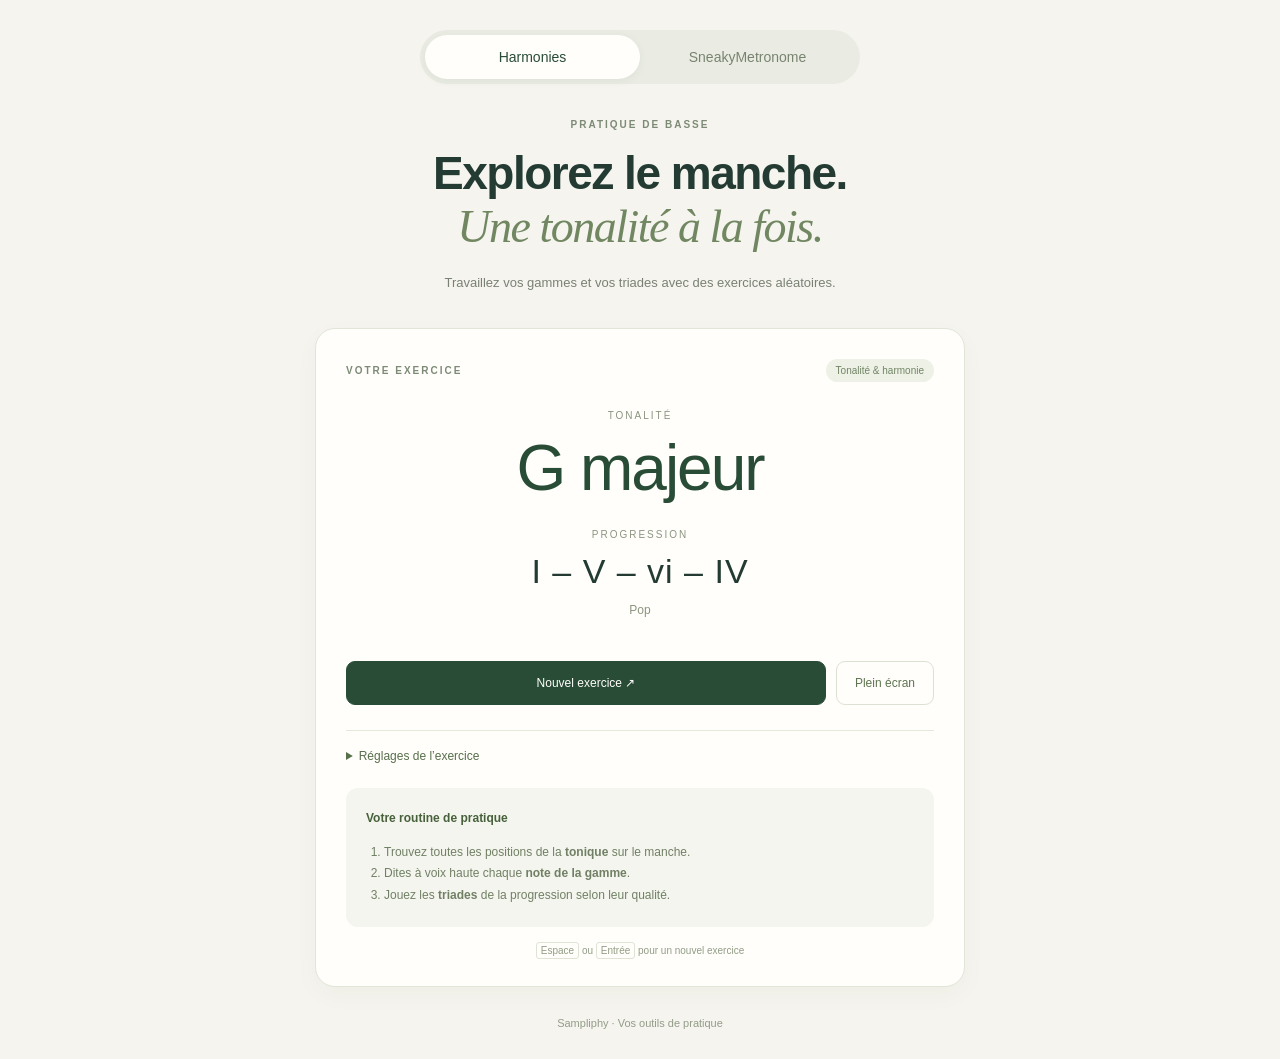
==== commit 9255d5bc: "Add files via upload Merged version" ====
--- a/index.html
+++ b/index.html
@@ -1,8 +1,30 @@
 <!doctype html>
-<html lang="fr"><head><meta charset="utf-8"><meta name="viewport" content="width=device-width, initial-scale=1"><title>Tempo — Pratique de basse</title><link rel="stylesheet" href="../style.css"><script src="../tool-frame.js" defer></script><script src="app.js" defer></script></head>
-<body><header class="header"><a class="brand" href="../index.html"><span class="brand-mark">t.</span>tempo<span class="brand-dot">/</span></a><nav class="tool-nav" aria-label="Outils de pratique"><a href="../index.html">Accueil</a><a href="../metronome/index.html">Métronome</a><a href="./index.html" aria-current="page">Basse</a></nav></header>
-<main class="workspace"><section class="intro"><p class="eyebrow">PRATIQUE DE BASSE</p><h1>Explorez le manche.<br><em>Une tonalité à la fois.</em></h1><p>Travaillez vos gammes et vos triades avec des exercices aléatoires.</p></section>
-<section class="practice-card" aria-label="Générateur d’exercices"><div class="practice-top"><span class="eyebrow">VOTRE EXERCICE</span><span class="badge">Tonalité & harmonie</span></div><div class="exercise" aria-live="polite" aria-atomic="true"><span class="exercise-label">Tonalité</span><div id="key" class="exercise-key">—</div><span class="exercise-label">Progression</span><div id="prog" class="exercise-progression">—</div><p id="sub" class="exercise-description"></p></div><div class="exercise-actions"><button class="primary-button" id="next">Nouvel exercice <span aria-hidden="true">↗</span></button><button class="secondary-button" id="fs">Plein écran</button></div><p id="fullscreen-message" role="status" hidden></p>
-<details class="practice-settings"><summary>Réglages de l’exercice</summary><div class="bass-settings"><label>Mode<select id="quality"><option value="both">Majeur + mineur</option><option value="major">Majeur seulement</option><option value="minor">Mineur seulement</option></select></label><label>Notation des altérations<select id="acc"><option value="both">Bémols + dièses</option><option value="flats">Bémols seulement</option><option value="sharps">Dièses seulement</option></select></label><label>Tonalités<select id="easy"><option value="off">Toutes les tonalités</option><option value="on">Tonalités faciles</option></select></label></div></details>
-<section class="instructions"><h2>Votre routine de pratique</h2><ol><li>Trouvez toutes les positions de la <strong>tonique</strong> sur le manche.</li><li>Dites à voix haute chaque <strong>note de la gamme</strong>.</li><li>Jouez les <strong>triades</strong> de la progression selon leur qualité.</li></ol></section><p class="shortcut"><kbd>Espace</kbd> ou <kbd>Entrée</kbd> pour un nouvel exercice</p></section><footer class="footer">Sampliphy · Vos outils de pratique</footer></main></body></html>
-
+<html lang="fr">
+<head>
+  <meta charset="utf-8">
+  <meta name="viewport" content="width=device-width, initial-scale=1">
+  <title>Harmonies · SneakyMetronome</title>
+  <link rel="stylesheet" href="style.css">
+  <link rel="stylesheet" href="shell.css">
+  <script src="shell.js" defer></script>
+</head>
+<body class="tools-shell">
+  <header class="tools-header">
+    <div class="tool-tabs" role="tablist" aria-label="Outils de pratique">
+      <span class="tab-slider" aria-hidden="true"></span>
+      <button id="tab-harmonies" type="button" role="tab" aria-selected="true" aria-controls="panel-harmonies" data-tool="harmonies">Harmonies</button>
+      <button id="tab-metronome" type="button" role="tab" aria-selected="false" aria-controls="panel-metronome" tabindex="-1" data-tool="metronome">SneakyMetronome</button>
+    </div>
+  </header>
+  <main class="tool-viewport" aria-label="Espace de pratique">
+    <div class="tool-track">
+      <section id="panel-harmonies" class="tool-panel" role="tabpanel" aria-labelledby="tab-harmonies">
+        <iframe title="Harmonies — exercices de basse" src="basse/index.html?embedded=1" data-frame="harmonies" allow="fullscreen"></iframe>
+      </section>
+      <section id="panel-metronome" class="tool-panel" role="tabpanel" aria-labelledby="tab-metronome" inert aria-hidden="true">
+        <iframe title="SneakyMetronome — pratique du rythme" src="metronome/index.html?embedded=1" data-frame="metronome" allow="fullscreen"></iframe>
+      </section>
+    </div>
+  </main>
+</body>
+</html>
--- a/style.css
+++ b/style.css
@@ -1 +1 @@
-:root{font-family:Inter,ui-sans-serif,-apple-system,BlinkMacSystemFont,"Segoe UI",sans-serif;color:#233b33;background:#f5f4ee;font-synthesis:none}*{box-sizing:border-box}body{margin:0}.header{max-width:1280px;margin:auto;padding:30px 48px;display:flex;align-items:center;justify-content:space-between}.brand{display:flex;align-items:center;gap:10px;color:#223d32;text-decoration:none;font-size:26px;letter-spacing:-1.5px;font-weight:750}.brand-mark{background:#274e3b;color:#f5f4ee;width:34px;height:34px;border-radius:10px;display:grid;place-items:center;font-family:Georgia,serif;font-size:29px;letter-spacing:-3px;padding-right:4px}.brand-dot{color:#8ca879;margin-left:1px;font-weight:400}.header-note{font-size:12px;color:#7b8277}.intro{text-align:center;margin:28px 20px 32px}.eyebrow{font-size:10px;letter-spacing:2px;font-weight:700;color:#7c8a76}.intro h1{font-size:clamp(34px,4vw,48px);line-height:1.15;letter-spacing:-1.8px;font-weight:550;margin:17px 0}.intro em{font-family:Georgia,serif;font-weight:400;color:#718762}.intro>p:last-child{font-size:13px;line-height:1.8;color:#798174}.instrument{max-width:650px;margin:0 auto;background:#fffefa;border:1px solid #e3e5da;border-radius:20px;padding:26px 34px 22px;box-shadow:0 10px 30px #273c2810}.instrument-top{display:flex;align-items:center;justify-content:space-between}.status{font-size:10px;background:#f0f3e9;padding:6px 10px;border-radius:20px;color:#6e805d}.status::before{content:"";display:inline-block;width:5px;height:5px;border-radius:50%;background:#8b9f75;margin-right:6px}.tempo-control{display:flex;align-items:center;justify-content:center;gap:48px;margin:22px 0 15px}.step{border:1px solid #e3e6db;width:37px;height:37px;border-radius:50%;background:transparent;color:#7d8975;font-size:23px;cursor:pointer}.step:hover{background:#eef2e6}.tempo-number{text-align:center;width:160px}.tempo-number input{width:100%;font-family:inherit;font-size:84px;font-weight:450;line-height:1.15;letter-spacing:-5px;text-align:center;border:0;background:transparent;color:#274b37;padding:0;-moz-appearance:textfield}.tempo-number input::-webkit-inner-spin-button{appearance:none}.tempo-number>span{display:block;font-size:9px;letter-spacing:2px;color:#8c9583;margin-top:3px}.tempo-range{display:block;width:100%;accent-color:#34583f;height:4px;cursor:pointer;margin-top:25px}.range-labels{display:flex;justify-content:space-between;font-size:9px;color:#a0a596;margin-top:8px}.beats{display:flex;justify-content:center;gap:14px;height:25px;margin-top:24px}.beat{height:13px;width:13px;border:1px solid #cdd6c3;border-radius:50%;transition:background 50ms,transform 50ms}.beat.first{border-color:#738c60}.beat.active{background:#7e9867;transform:scale(1.2);border-color:#7e9867}.beat-caption{color:#92998b;font-size:10px;text-align:center;line-height:1.6;margin:2px 0 24px;min-height:16px}.settings{border-top:1px solid #eaecdf;padding-top:22px;display:grid;grid-template-columns:1fr 1fr 1.3fr;gap:18px}.field-label{display:block;font-size:10px;color:#717d68;margin-bottom:9px}.segmented{display:flex;background:#f0f1e9;padding:3px;border-radius:7px;height:38px}.segmented button{width:50%;border:0;color:#89927f;background:transparent;border-radius:5px;font-size:12px;cursor:pointer}.segmented button.selected{color:#35503b;background:#fffefa;box-shadow:0 1px 4px #263a2312}.input-shell,select{border:1px solid #e1e5d8;border-radius:7px;background:#fffefa;height:38px;color:#39513b}.input-shell{display:flex;align-items:center;padding:0 10px;gap:5px}.input-shell input{min-width:0;width:100%;border:0;background:transparent;color:inherit;font-size:13px}.input-shell span{font-size:10px;color:#9ba28e}select{width:100%;font:inherit;font-size:12px;padding:0 9px}.pattern-note{display:flex;align-items:center;gap:8px;margin:12px 0 21px;color:#89977b;font-size:10px}.pattern-note p{margin:0;line-height:1.5}.pattern-note>span{font-size:17px}.options{display:flex;flex-wrap:wrap;justify-content:space-between;gap:14px;margin-bottom:23px}.toggle{display:flex;align-items:center;gap:8px;font-size:10px;color:#75816b;cursor:pointer}.toggle input{position:absolute;opacity:0;width:1px;height:1px}.switch{width:25px;height:14px;background:#dce1d4;border-radius:20px;position:relative}.switch:before{content:"";position:absolute;width:10px;height:10px;left:2px;top:2px;background:#fff;border-radius:50%;transition:transform .15s}.toggle input:checked+.switch{background:#7e9666}.toggle input:checked+.switch:before{transform:translateX(11px)}.toggle input:focus-visible+.switch{outline:2px solid #34583f;outline-offset:3px}.play{width:100%;background:#294c37;color:#fbfff4;border:0;border-radius:9px;padding:15px;font-family:inherit;font-size:12px;cursor:pointer;display:flex;align-items:center;justify-content:center;gap:10px}.play:hover{background:#365e43}.play:disabled{opacity:.6;cursor:wait}.session-footer{display:flex;justify-content:space-between;gap:8px;color:#98a08f;font-size:9px;margin-top:14px;line-height:1.5}kbd{font:inherit;border:1px solid #dfe3d4;padding:2px 4px;border-radius:3px}.footer{display:flex;justify-content:center;align-items:center;gap:8px;margin:22px 16px;color:#9aa28f;font-size:10px}.little-star{color:#8fa17b;font-size:21px}button,input,select{-webkit-tap-highlight-color:transparent}button:focus-visible,input:focus-visible,select:focus-visible{outline:2px solid #6c8859;outline-offset:4px}#error{font-size:12px;color:#a74332;text-align:center}.sr-only{position:absolute;width:1px;height:1px;padding:0;margin:-1px;overflow:hidden;clip:rect(0,0,0,0);white-space:nowrap;border:0}@media(max-width:600px){.header{padding:22px}.header-note{display:none}.intro{margin-top:22px}.intro h1{font-size:36px}.instrument{margin:0 14px;padding:23px 21px}.tempo-control{gap:30px}.settings{gap:10px;grid-template-columns:1fr 1fr 1.2fr}.field-label{font-size:9px;min-height:22px;margin-bottom:5px}.options{flex-direction:column}.session-footer{font-size:8px}.keyboard-hint{display:none}.desktop-break{display:none}.intro>p:last-child{max-width:320px;margin:0 auto}}@media(prefers-reduced-motion:reduce){*{transition:none!important}}
+:root{font-family:Inter,ui-sans-serif,-apple-system,BlinkMacSystemFont,"Segoe UI",sans-serif;color:#233b33;background:#f5f4ee;font-synthesis:none}*{box-sizing:border-box}body{margin:0}button,input,select{font:inherit}a:focus-visible,button:focus-visible,input:focus-visible,select:focus-visible,summary:focus-visible{outline:2px solid #6c8859;outline-offset:4px}.header{max-width:1120px;margin:auto;padding:28px 36px;display:flex;align-items:center;justify-content:space-between;gap:20px}.brand{display:flex;align-items:center;gap:9px;color:#223d32;text-decoration:none;font-size:26px;letter-spacing:-1.5px;font-weight:750}.brand-mark{background:#294c37;color:#f5f4ee;width:34px;height:34px;border-radius:10px;display:grid;place-items:center;font-family:Georgia,serif;font-size:29px;letter-spacing:-3px;padding-right:4px}.brand-dot{color:#8ca879;font-weight:400}.tool-nav{display:flex;gap:5px;padding:4px;background:#eaece3;border-radius:30px}.tool-nav a{text-decoration:none;color:#72806b;font-size:12px;padding:9px 15px;border-radius:24px}.tool-nav a[aria-current]{color:#294c37;background:#fffefa;box-shadow:0 1px 5px #294c3710}.tool-nav a:hover{color:#294c37}.workspace{max-width:840px;margin:0 auto;padding:0 24px}.intro{text-align:center;margin:42px 0 34px}.eyebrow{font-size:10px;letter-spacing:2px;font-weight:700;color:#7c8a76}.intro h1{font-size:clamp(32px,4vw,46px);line-height:1.15;letter-spacing:-1.5px;font-weight:550;margin:17px 0}.intro em{font-family:Georgia,serif;font-weight:400;color:#718762}.intro>p:last-child{font-size:13px;line-height:1.8;color:#798174}.tool-grid{display:grid;grid-template-columns:1fr 1fr;gap:22px}.tool-card,.practice-card{background:#fffefa;border:1px solid #e1e5d8;border-radius:20px;box-shadow:0 8px 26px #273c2808;padding:30px}.tool-card{color:inherit;text-decoration:none;transition:transform .15s,border-color .15s}.tool-card:hover{transform:translateY(-3px);border-color:#a0b28c}.tool-symbol{display:grid;place-items:center;background:#edf1e6;color:#698355;font-size:32px;border-radius:14px;width:60px;height:60px;margin-bottom:30px}.tool-card h2{font-size:23px;letter-spacing:-.6px;font-weight:550}.tool-card>p:not(.eyebrow){font-size:13px;line-height:1.9;color:#7c8774}.card-link{display:flex;justify-content:space-between;border-top:1px solid #e8ebde;padding-top:18px;margin-top:30px;font-size:12px;color:#34583f}.footer{text-align:center;color:#929c88;font-size:11px;margin:30px 0}.practice-card{max-width:650px;margin:0 auto}.practice-top{display:flex;align-items:center;justify-content:space-between;gap:10px}.badge{font-size:10px;background:#edf1e6;color:#728465;border-radius:20px;padding:6px 10px}.exercise{text-align:center;padding:28px 0}.exercise-label{display:block;font-size:10px;text-transform:uppercase;letter-spacing:2px;color:#8a957f}.exercise-key{font-size:clamp(42px,6vw,64px);font-weight:450;letter-spacing:-2px;margin:10px 0 24px;color:#294c37}.exercise-progression{font-size:clamp(24px,4vw,34px);font-weight:500;letter-spacing:1px;margin:12px 0}.exercise-description{font-size:12px;color:#8b957f;min-height:18px}.primary-button,.secondary-button{cursor:pointer;border-radius:9px;font-size:12px;padding:14px 18px}.primary-button{background:#294c37;color:#fffefa;border:1px solid #294c37}.primary-button:hover{background:#365e43}.secondary-button{color:#5f7551;background:transparent;border:1px solid #dce2d3}.exercise-actions{display:flex;gap:10px}.exercise-actions .primary-button{flex:1}.practice-settings{margin-top:25px;border-top:1px solid #e5e9dc;padding-top:18px}.practice-settings summary{font-size:12px;color:#576f4b;cursor:pointer}.bass-settings{display:grid;grid-template-columns:1fr 1fr 1fr;gap:14px;padding-top:18px}.bass-settings label{font-size:10px;color:#7c8872;display:flex;flex-direction:column;gap:8px}.bass-settings select{width:100%;min-width:0;background:#fffefa;border:1px solid #dce2d3;border-radius:7px;padding:10px;color:#39513b;font-size:12px}.instructions{margin-top:25px;padding:20px;background:#f4f5ee;border-radius:12px;color:#718065;font-size:12px;line-height:1.8}.instructions h2{font-size:12px;color:#47613b;margin:0}.instructions ol{padding-left:18px;margin-bottom:0}.shortcut{text-align:center;font-size:10px;color:#919c86;margin:18px 0 0}kbd{font:inherit;border:1px solid #dfe3d4;padding:2px 4px;border-radius:3px}#fullscreen-message{font-size:11px;color:#7c6244}html:fullscreen{background:#f5f4ee;overflow:auto}@media(max-width:600px){.header{padding:20px 16px;gap:10px}.brand{font-size:22px;gap:6px}.brand-mark{width:30px;height:30px}.tool-nav{gap:0}.tool-nav a{font-size:10px;padding:8px 10px}.workspace{padding:0 16px}.intro{margin:28px 0}.tool-grid{grid-template-columns:1fr;gap:16px}.tool-card,.practice-card{padding:24px}.tool-symbol{margin-bottom:20px}.bass-settings{grid-template-columns:1fr}.exercise-key{font-size:48px}.shortcut{display:none}}@media(prefers-reduced-motion:reduce){*{transition:none!important}}
--- a/shell.css
+++ b/shell.css
@@ -0,0 +1,17 @@
+/* Navigation uniquement. Chaque outil conserve sa page et son moteur. */
+.tools-header{display:flex;justify-content:center;padding:30px 16px 10px}
+.tool-tabs{position:relative;display:grid;grid-template-columns:1fr 1fr;isolation:isolate;background:#eaece3;padding:5px;border-radius:32px;width:min(440px,100%)}
+.tool-tabs button{border:0;background:transparent;color:#788470;cursor:pointer;min-width:0;padding:14px 10px;border-radius:28px;font-size:14px;position:relative;z-index:1;transition:color .25s}
+.tool-tabs button[aria-selected="true"]{color:#294c37}
+.tab-slider{position:absolute;z-index:0;left:5px;top:5px;bottom:5px;width:calc((100% - 10px)/2);background:#fffefa;border-radius:28px;box-shadow:0 2px 8px #294c3710;transform:translateX(0);transition:transform .32s cubic-bezier(.22,.8,.25,1)}
+.tool-tabs[data-active="metronome"] .tab-slider{transform:translateX(100%)}
+.tool-viewport{overflow:hidden;width:100%;transition:height .32s ease;min-height:400px}
+.tool-track{display:flex;width:200%;align-items:flex-start;transform:translateX(0);transition:transform .32s cubic-bezier(.22,.8,.25,1)}
+.tools-shell[data-active="metronome"] .tool-track{transform:translateX(-50%)}
+.tool-panel{width:50%;flex:none}
+.tool-panel iframe{display:block;width:100%;height:1000px;border:0;background:#f5f4ee}
+html[data-embedded="true"] .header{display:none}
+html[data-embedded="true"] .intro{margin-top:25px}
+html[data-embedded="true"] body{display:flow-root}
+@media(max-width:600px){.tools-header{padding-top:20px}.tool-tabs button{font-size:13px;padding:13px 8px}}
+@media(prefers-reduced-motion:reduce){.tool-track,.tab-slider,.tool-viewport{transition:none}}
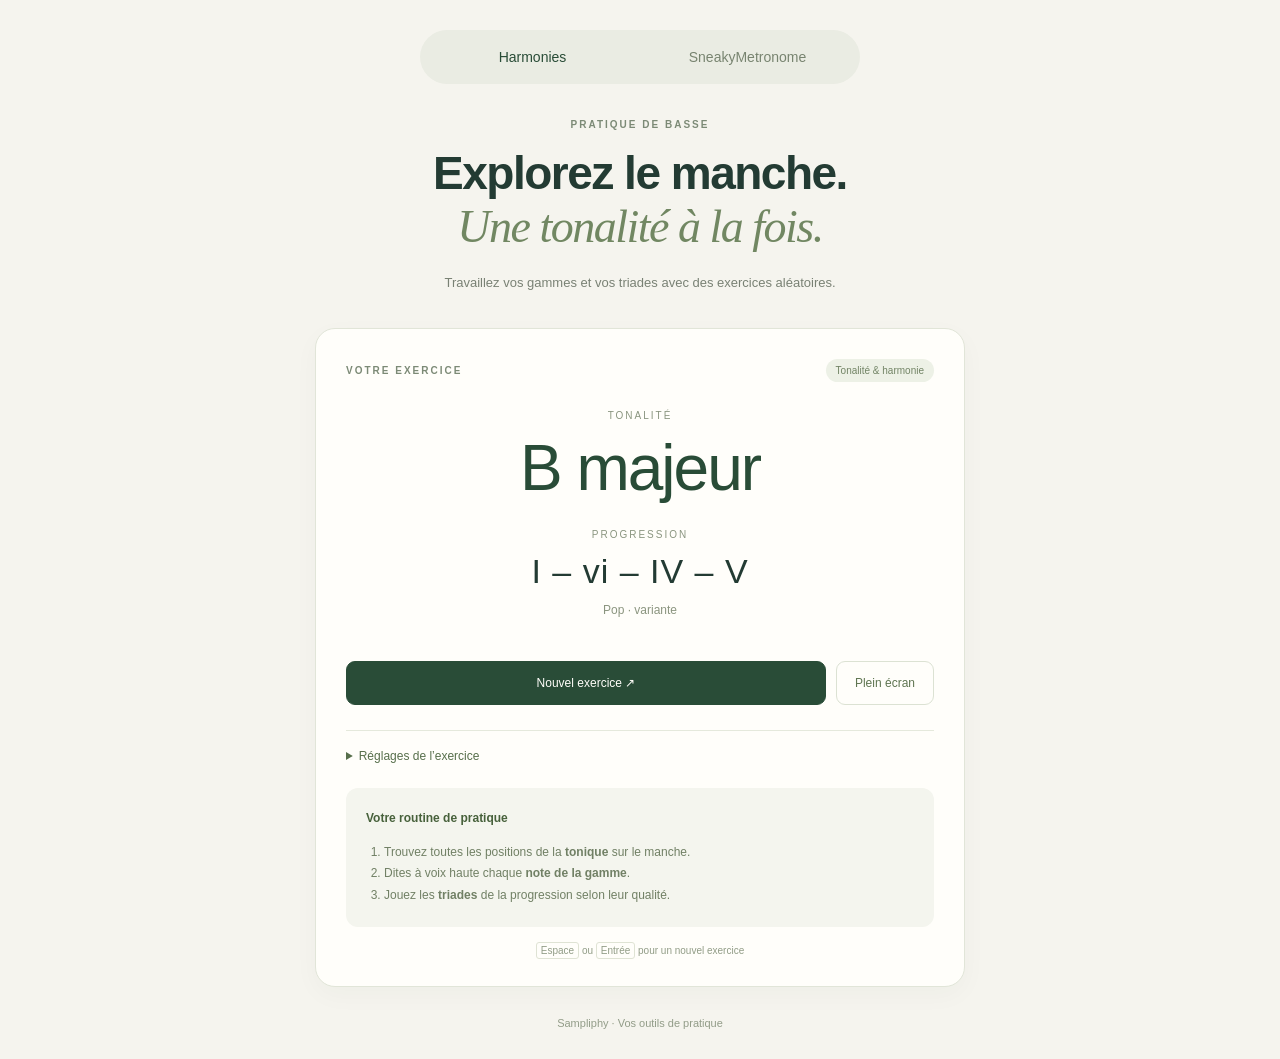
==== commit 5e85e31c: "Update index.html" ====
--- a/index.html
+++ b/index.html
@@ -1,30 +1,30 @@
-<!doctype html>
-<html lang="fr">
-<head>
-  <meta charset="utf-8">
-  <meta name="viewport" content="width=device-width, initial-scale=1">
-  <title>Harmonies · SneakyMetronome</title>
-  <link rel="stylesheet" href="style.css">
-  <link rel="stylesheet" href="shell.css">
-  <script src="shell.js" defer></script>
-</head>
-<body class="tools-shell">
-  <header class="tools-header">
-    <div class="tool-tabs" role="tablist" aria-label="Outils de pratique">
-      <span class="tab-slider" aria-hidden="true"></span>
-      <button id="tab-harmonies" type="button" role="tab" aria-selected="true" aria-controls="panel-harmonies" data-tool="harmonies">Harmonies</button>
-      <button id="tab-metronome" type="button" role="tab" aria-selected="false" aria-controls="panel-metronome" tabindex="-1" data-tool="metronome">SneakyMetronome</button>
-    </div>
-  </header>
-  <main class="tool-viewport" aria-label="Espace de pratique">
-    <div class="tool-track">
-      <section id="panel-harmonies" class="tool-panel" role="tabpanel" aria-labelledby="tab-harmonies">
-        <iframe title="Harmonies — exercices de basse" src="basse/index.html?embedded=1" data-frame="harmonies" allow="fullscreen"></iframe>
-      </section>
-      <section id="panel-metronome" class="tool-panel" role="tabpanel" aria-labelledby="tab-metronome" inert aria-hidden="true">
-        <iframe title="SneakyMetronome — pratique du rythme" src="metronome/index.html?embedded=1" data-frame="metronome" allow="fullscreen"></iframe>
-      </section>
-    </div>
-  </main>
-</body>
+<!doctype html>
+<html lang="fr">
+<head>
+  <meta charset="utf-8">
+  <meta name="viewport" content="width=device-width, initial-scale=1">
+  <title>Harmonies · SneakyMetronome</title>
+  <link rel="stylesheet" href="style.css">
+  <link rel="stylesheet" href="shell.css">
+  <script src="shell.js" defer></script>
+</head>
+<body class="tools-shell">
+  <header class="tools-header">
+    <div class="tool-tabs" role="tablist" aria-label="Outils de pratique">
+      <button id="tab-harmonies" type="button" role="tab" aria-selected="true" aria-controls="panel-harmonies" data-tool="harmonies">Harmonies</button>
+      <button id="tab-metronome" type="button" role="tab" aria-selected="false" aria-controls="panel-metronome" tabindex="-1" data-tool="metronome">SneakyMetronome</button>
+    </div>
+  </header>
+  <main class="tool-viewport" aria-label="Espace de pratique">
+    <div class="tool-track">
+      <section id="panel-harmonies" class="tool-panel" role="tabpanel" aria-labelledby="tab-harmonies">
+        <iframe title="Harmonies — exercices de basse" src="basse/index.html?embedded=1" data-frame="harmonies" allow="fullscreen"></iframe>
+      </section>
+      <section id="panel-metronome" class="tool-panel" role="tabpanel" aria-labelledby="tab-metronome" inert aria-hidden="true">
+        <iframe title="SneakyMetronome — pratique du rythme" src="metronome/index.html?embedded=1" data-frame="metronome" allow="fullscreen"></iframe>
+      </section>
+    </div>
+  </main>
+</body>
 </html>
+
